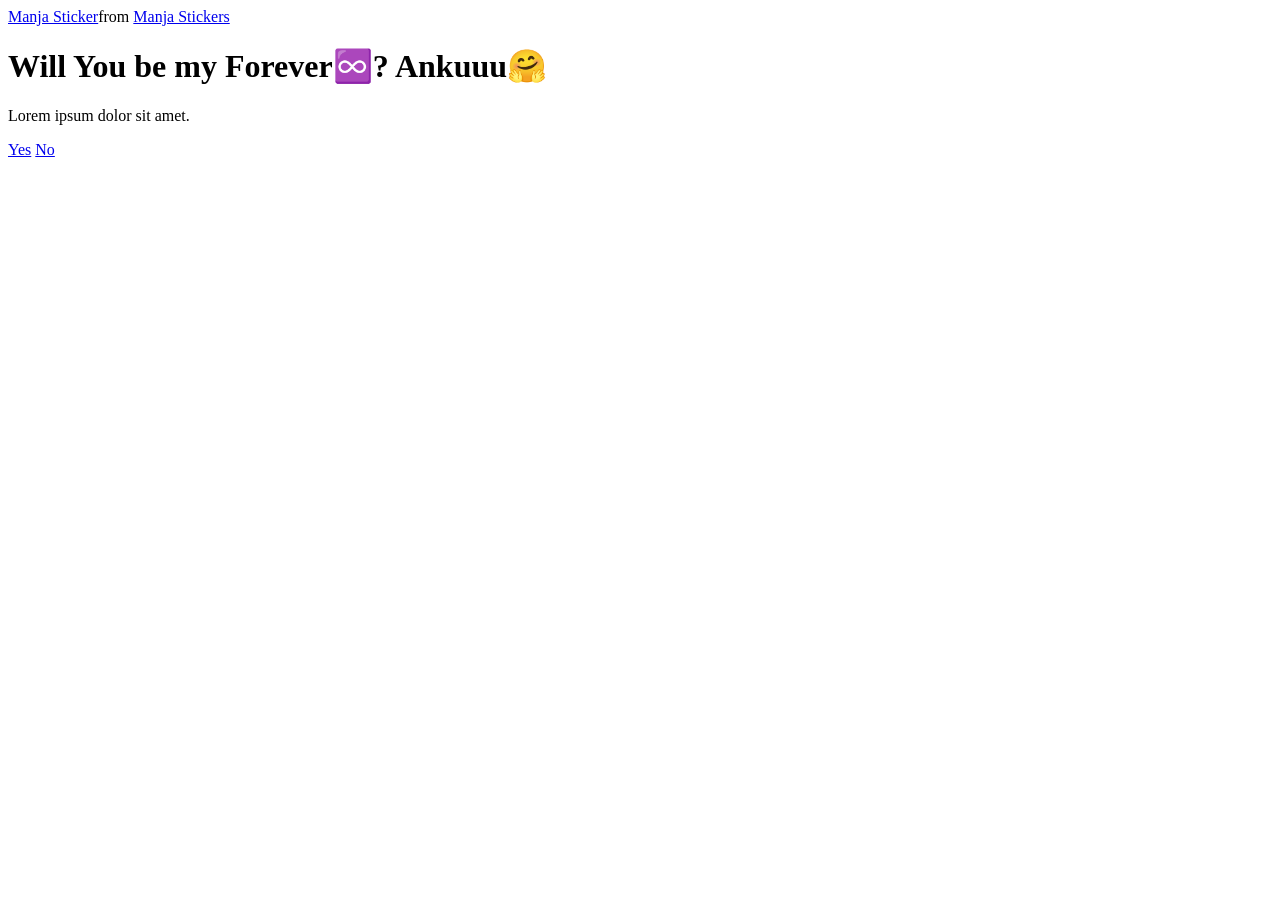
==== index.html @ 0f024b00 "index.html" ====
<!DOCTYPE html>
<html lang="en">
  <head>
    <meta charset="UTF-8" />
    <meta name="viewport" content="width=device-width, initial-scale=1.0" />
    <title>Ask Her Out</title>

    <link rel="stylesheet" href="./style.css" />
  </head>
  <body>
    <div class="container">
      <div
        class="tenor-gif-embed"
        data-postid="22885016"
        data-share-method="host"
        data-aspect-ratio="1.04918"
        data-width="100%"
      >
        <a href="https://tenor.com/view/manja-gif-22885016">Manja Sticker</a
        >from
        <a href="https://tenor.com/search/manja-stickers">Manja Stickers</a>
      </div>
      <script
        type="text/javascript"
        async
        src="https://tenor.com/embed.js"
      ></script>
      <h1>Will You be my Forever♾️? Ankuuu🤗</h1>
      <p>Lorem ipsum dolor sit amet.</p>

      <div class="btn">
        <a href="yes.html">Yes</a>
        <a href="no1.html">No</a>
      </div>
    </div>
  </body>
</html>
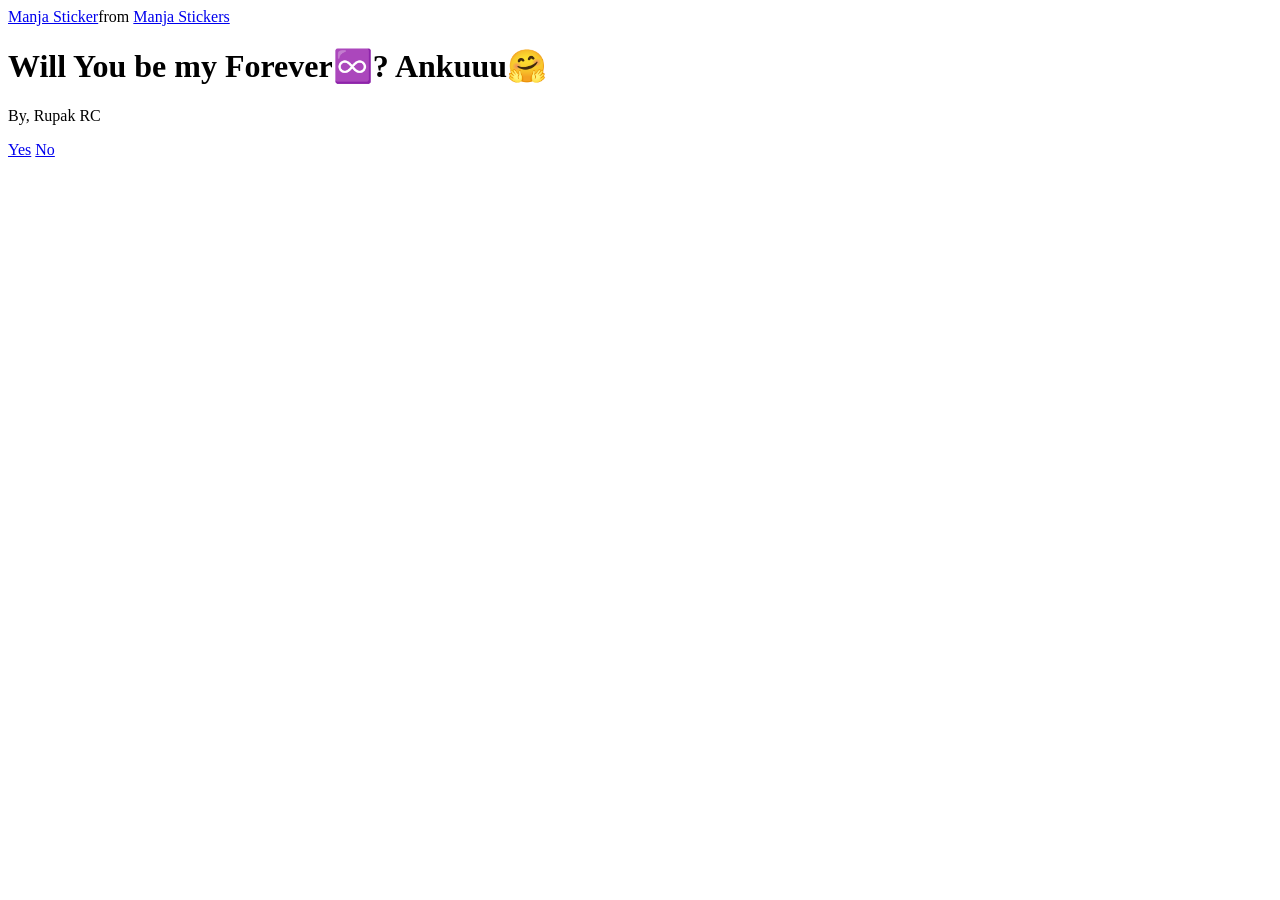
==== commit a342e6c9: "Update index.html" ====
--- a/index.html
+++ b/index.html
@@ -26,7 +26,7 @@
         src="https://tenor.com/embed.js"
       ></script>
       <h1>Will You be my Forever♾️? Ankuuu🤗</h1>
-      <p>Lorem ipsum dolor sit amet.</p>
+      <p>By, Rupak RC </p>
 
       <div class="btn">
         <a href="yes.html">Yes</a>
@@ -36,3 +36,4 @@
   </body>
 </html>
 
+
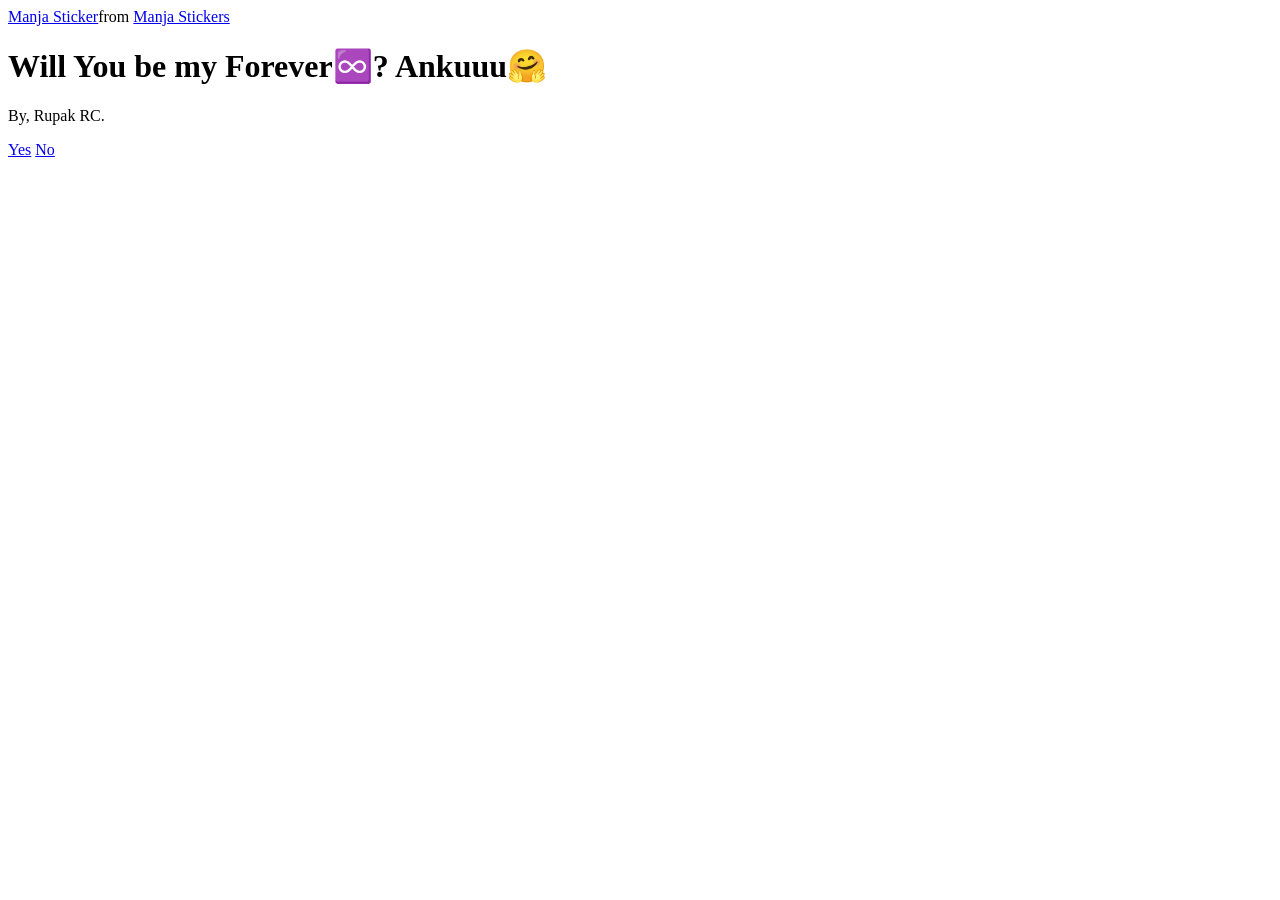
==== commit c0a9185c: "Update index.html" ====
--- a/index.html
+++ b/index.html
@@ -26,7 +26,7 @@
         src="https://tenor.com/embed.js"
       ></script>
       <h1>Will You be my Forever♾️? Ankuuu🤗</h1>
-      <p>By, Rupak RC </p>
+      <p>By, Rupak RC.</p>
 
       <div class="btn">
         <a href="yes.html">Yes</a>
@@ -37,3 +37,5 @@
 </html>
 
 
+
+
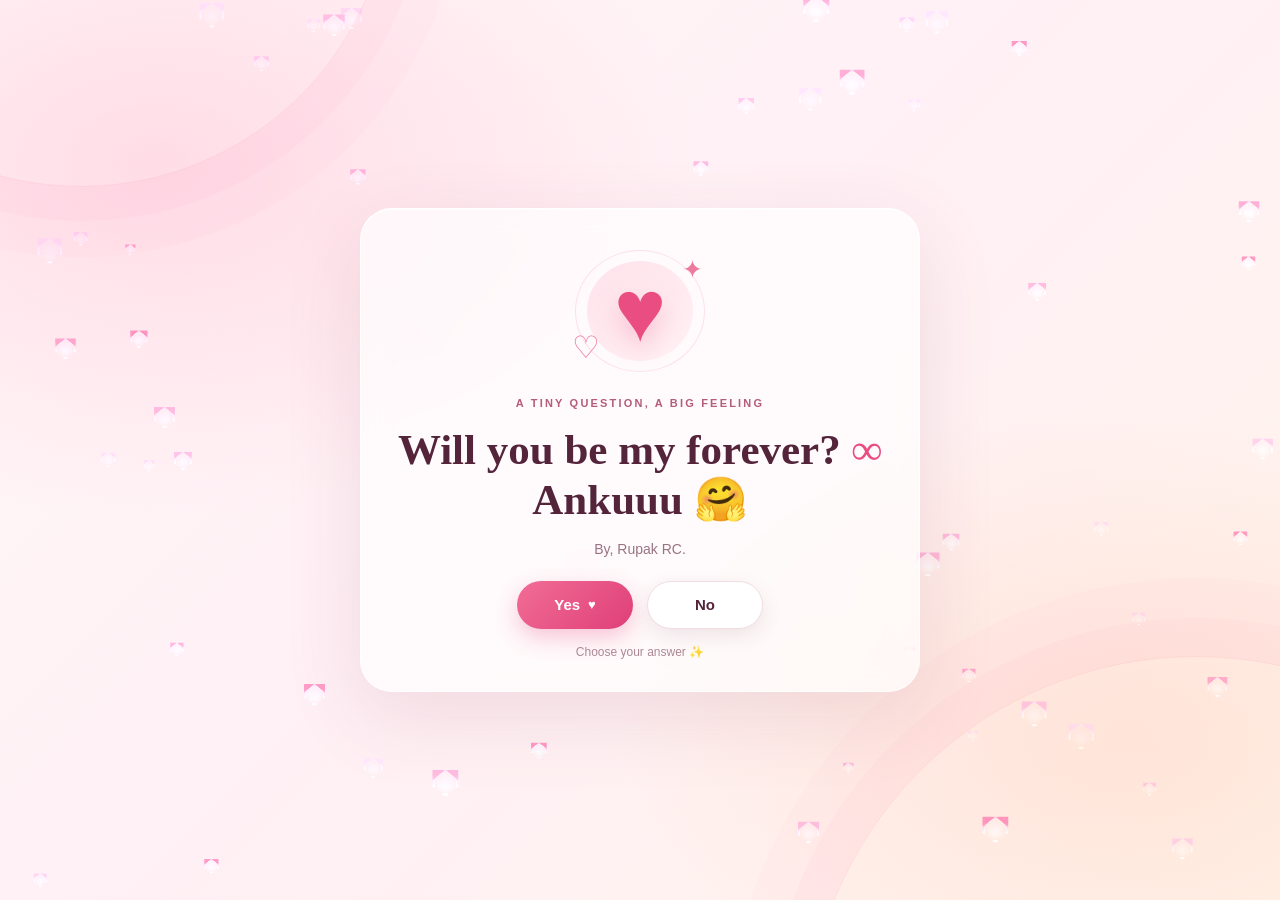
==== commit 0259c34f: "Upgrade the game with CSS and WebGL love graphics" ====
--- a/index.html
+++ b/index.html
@@ -1,41 +1,25 @@
-<!DOCTYPE html>
-<html lang="en">
-  <head>
-    <meta charset="UTF-8" />
-    <meta name="viewport" content="width=device-width, initial-scale=1.0" />
-    <title>Ask Her Out</title>
-
-    <link rel="stylesheet" href="./style.css" />
-  </head>
-  <body>
-    <div class="container">
-      <div
-        class="tenor-gif-embed"
-        data-postid="22885016"
-        data-share-method="host"
-        data-aspect-ratio="1.04918"
-        data-width="100%"
-      >
-        <a href="https://tenor.com/view/manja-gif-22885016">Manja Sticker</a
-        >from
-        <a href="https://tenor.com/search/manja-stickers">Manja Stickers</a>
-      </div>
-      <script
-        type="text/javascript"
-        async
-        src="https://tenor.com/embed.js"
-      ></script>
-      <h1>Will You be my Forever♾️? Ankuuu🤗</h1>
-      <p>By, Rupak RC.</p>
-
-      <div class="btn">
-        <a href="yes.html">Yes</a>
-        <a href="no1.html">No</a>
-      </div>
-    </div>
-  </body>
-</html>
-
-
-
-
+<!DOCTYPE html>
+<html lang="en">
+  <head>
+    <meta charset="UTF-8" />
+    <meta name="viewport" content="width=device-width, initial-scale=1.0" />
+    <meta name="theme-color" content="#fff0f5" />
+    <title>A little question for you</title>
+    <link rel="stylesheet" href="./style.css" />
+  </head>
+  <body>
+    <canvas class="love-canvas" aria-hidden="true"></canvas>
+    <main class="container">
+      <div class="hero-art" aria-hidden="true"><span class="hero-heart">♥</span><span class="sparkle sparkle-one">✦</span><span class="sparkle sparkle-two">♡</span></div>
+      <p class="eyebrow">A tiny question, a big feeling</p>
+      <h1>Will you be my forever? <span class="infinity">∞</span><br />Ankuuu 🤗</h1>
+      <p class="byline">By, Rupak RC.</p>
+      <div class="btn">
+        <a class="button button-yes" href="yes.html">Yes <span aria-hidden="true">♥</span></a>
+        <a class="button button-no" href="no1.html">No</a>
+      </div>
+      <p class="hint">Choose your answer ✨</p>
+    </main>
+    <script src="./script.js"></script>
+  </body>
+</html>
--- a/style.css
+++ b/style.css
@@ -0,0 +1,222 @@
+* {
+  box-sizing: border-box;
+}
+
+:root {
+  color-scheme: light;
+  font-family: "Trebuchet MS", "Segoe UI", sans-serif;
+  font-synthesis: none;
+  text-rendering: optimizeLegibility;
+  -webkit-font-smoothing: antialiased;
+  --ink: #54243a;
+  --pink: #e94d82;
+  --rose: #ff8eac;
+}
+
+body {
+  min-width: 320px;
+  min-height: 100vh;
+  min-height: 100svh;
+  margin: 0;
+  display: grid;
+  place-items: center;
+  overflow: hidden;
+  padding: 24px;
+  color: var(--ink);
+  background:
+    radial-gradient(ellipse at 12% 18%, rgb(255 199 216 / 54%), transparent 34%),
+    radial-gradient(ellipse at 88% 82%, rgb(255 215 198 / 56%), transparent 32%),
+    linear-gradient(135deg, #fff8f8 0%, #fff0f5 48%, #fff5ec 100%);
+}
+
+body::before,
+body::after {
+  position: fixed;
+  z-index: 0;
+  width: min(52vw, 620px);
+  aspect-ratio: 1;
+  border: 1px solid rgb(233 77 130 / 10%);
+  border-radius: 50%;
+  content: "";
+  pointer-events: none;
+}
+
+body::before {
+  top: -34vw;
+  left: -18vw;
+  box-shadow: 0 0 0 34px rgb(233 77 130 / 3%), 0 0 0 70px rgb(233 77 130 / 2%);
+}
+
+body::after {
+  right: -24vw;
+  bottom: -42vw;
+  width: min(68vw, 780px);
+  box-shadow: 0 0 0 38px rgb(233 77 130 / 3%), 0 0 0 78px rgb(233 77 130 / 2%);
+}
+
+.love-canvas {
+  position: fixed;
+  z-index: 1;
+  inset: 0;
+  width: 100%;
+  height: 100%;
+  pointer-events: none;
+}
+
+.container {
+  position: relative;
+  z-index: 2;
+  width: min(100%, 560px);
+  min-height: 430px;
+  padding: 34px 32px 32px;
+  display: flex;
+  flex-direction: column;
+  align-items: center;
+  justify-content: center;
+  gap: 16px;
+  text-align: center;
+  border: 1px solid rgb(255 255 255 / 84%);
+  border-radius: 32px;
+  background: rgb(255 255 255 / 66%);
+  box-shadow: 0 24px 80px rgb(130 50 80 / 12%), inset 0 1px rgb(255 255 255 / 90%);
+  backdrop-filter: blur(14px);
+  animation: card-arrive 750ms cubic-bezier(.2,.8,.2,1) both;
+}
+
+.hero-art {
+  position: relative;
+  width: 150px;
+  height: 136px;
+  display: grid;
+  place-items: center;
+  margin-bottom: 2px;
+  isolation: isolate;
+}
+
+.hero-art::before,
+.hero-art::after {
+  position: absolute;
+  z-index: -1;
+  inset: 18px 22px;
+  border-radius: 50%;
+  background: linear-gradient(145deg, #ffe2eb, #fff1f4);
+  content: "";
+  animation: halo 3.2s ease-in-out infinite;
+}
+
+.hero-art::after {
+  inset: 7px 10px;
+  border: 1px solid rgb(233 77 130 / 14%);
+  background: transparent;
+  animation-delay: -1.6s;
+}
+
+.hero-heart {
+  display: block;
+  color: var(--pink);
+  font-size: 88px;
+  line-height: 1;
+  filter: drop-shadow(0 12px 12px rgb(233 77 130 / 25%));
+  animation: heart-beat 1.65s ease-in-out infinite;
+}
+
+.sparkle {
+  position: absolute;
+  color: #ee7b9f;
+  font-size: 25px;
+  animation: sparkle 2.4s ease-in-out infinite;
+}
+
+.sparkle-one { top: 12px; right: 12px; }
+.sparkle-two { bottom: 13px; left: 7px; font-size: 31px; animation-delay: -1.1s; }
+
+.eyebrow {
+  margin: 0;
+  color: #b45c79;
+  font-size: 11px;
+  font-weight: 800;
+  letter-spacing: .2em;
+  text-transform: uppercase;
+}
+
+h1 {
+  max-width: 100%;
+  margin: 0;
+  color: var(--ink);
+  font-family: Georgia, "Times New Roman", serif;
+  font-size: clamp(29px, 7vw, 43px);
+  font-weight: 700;
+  line-height: 1.16;
+  text-wrap: balance;
+}
+
+.infinity { color: var(--pink); }
+.byline { margin: 0; color: #997383; font-size: 14px; }
+
+.btn {
+  display: flex;
+  flex-wrap: wrap;
+  justify-content: center;
+  gap: 14px;
+  margin-top: 8px;
+}
+
+.button {
+  min-width: 116px;
+  min-height: 48px;
+  padding: 13px 24px;
+  display: inline-flex;
+  align-items: center;
+  justify-content: center;
+  gap: 8px;
+  border: 0;
+  border-radius: 999px;
+  color: var(--ink);
+  background: #fff;
+  box-shadow: 0 7px 20px rgb(108 47 70 / 11%);
+  font: inherit;
+  font-size: 15px;
+  font-weight: 800;
+  text-decoration: none;
+  cursor: pointer;
+  transition: transform 180ms ease, box-shadow 180ms ease, background 180ms ease;
+  -webkit-tap-highlight-color: transparent;
+}
+
+.button:hover { transform: translateY(-3px); box-shadow: 0 12px 24px rgb(108 47 70 / 17%); }
+.button:focus-visible { outline: 3px solid #8e3156; outline-offset: 4px; }
+.button-yes { color: white; background: linear-gradient(135deg, #f16d96, #df3f78); box-shadow: 0 9px 22px rgb(233 77 130 / 30%); }
+.button-yes:hover { background: linear-gradient(135deg, #f47fa2, #d93470); }
+.button-yes span { font-size: 13px; }
+.button-no { border: 1px solid #f1dce3; }
+.hint { margin: 0; color: #ad8795; font-size: 12px; }
+.back-link { margin-top: 5px; color: #a45b76; font-size: 13px; text-decoration-thickness: 1px; text-underline-offset: 4px; }
+.back-link:hover { color: #d83f75; }
+.celebration-art .hero-heart { font-size: 96px; }
+.celebration .container { animation: card-arrive 750ms cubic-bezier(.2,.8,.2,1) both, celebrate 900ms 250ms ease-out both; }
+
+@keyframes card-arrive {
+  from { opacity: 0; transform: translateY(18px) scale(.97); }
+  to { opacity: 1; transform: translateY(0) scale(1); }
+}
+@keyframes heart-beat {
+  0%, 100% { transform: scale(1); }
+  14% { transform: scale(1.11); }
+  28% { transform: scale(1); }
+  42% { transform: scale(1.07); }
+}
+@keyframes halo { 0%, 100% { transform: scale(.94); opacity: .8; } 50% { transform: scale(1.06); opacity: 1; } }
+@keyframes sparkle { 0%, 100% { transform: translateY(0) rotate(0) scale(.85); opacity: .65; } 50% { transform: translateY(-7px) rotate(18deg) scale(1.12); opacity: 1; } }
+@keyframes celebrate { 0% { transform: scale(.96); } 55% { transform: scale(1.025); } 100% { transform: scale(1); } }
+
+@media (max-width: 480px) {
+  body { padding: 16px; }
+  .container { min-height: 390px; padding: 27px 20px; gap: 14px; border-radius: 26px; }
+  .hero-art { width: 130px; height: 116px; }
+  .hero-heart { font-size: 75px; }
+  .button { min-width: 108px; }
+}
+
+@media (prefers-reduced-motion: reduce) {
+  *, *::before, *::after { scroll-behavior: auto !important; animation-duration: .01ms !important; animation-iteration-count: 1 !important; transition-duration: .01ms !important; }
+}
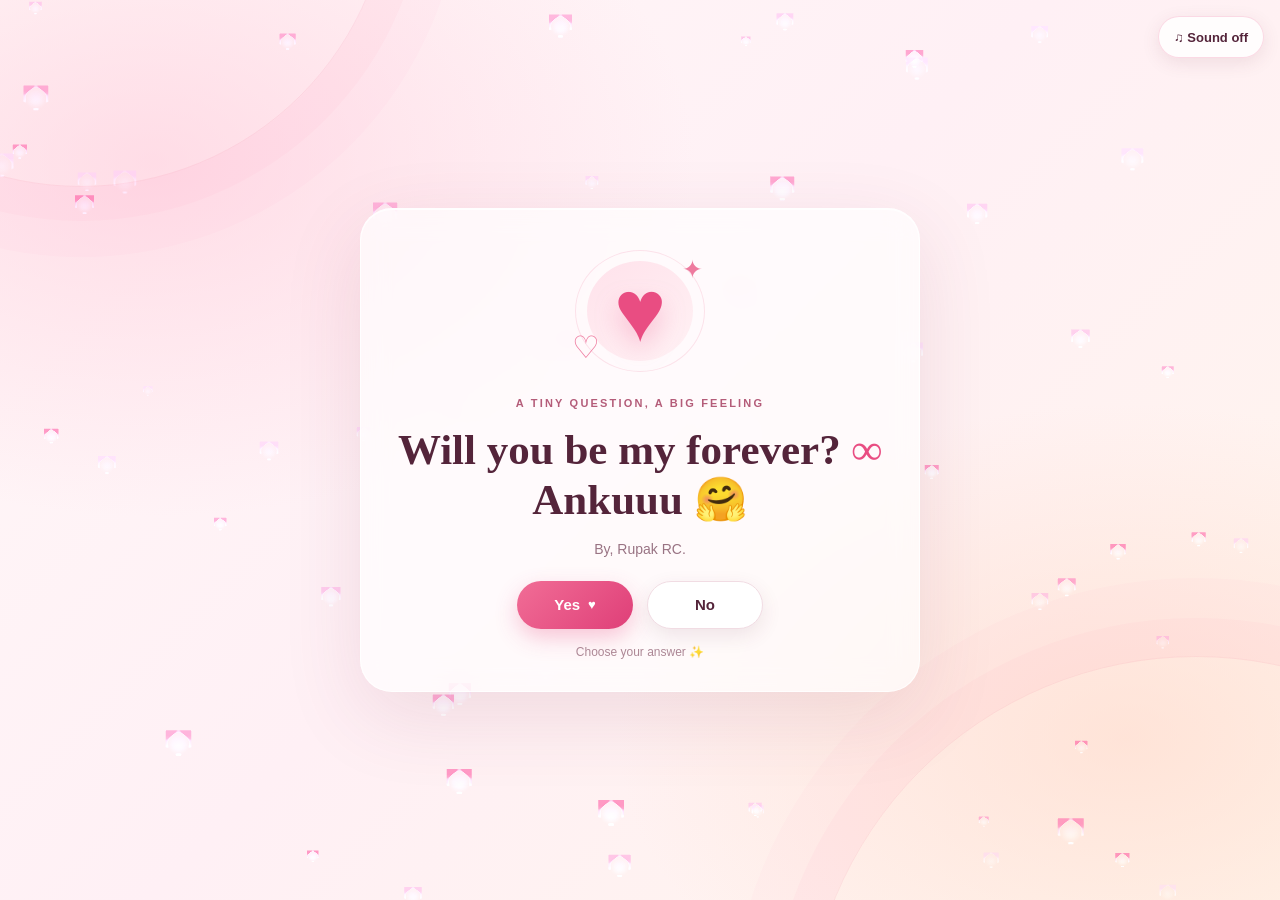
==== commit 50642584: "Add opt-in ambient music and celebration fireworks sounds" ====
--- a/index.html
+++ b/index.html
@@ -9,6 +9,7 @@
   </head>
   <body>
     <canvas class="love-canvas" aria-hidden="true"></canvas>
+    <button class="sound-toggle" type="button" aria-pressed="false" aria-label="Turn sound on">♫ Sound off</button>
     <main class="container">
       <div class="hero-art" aria-hidden="true"><span class="hero-heart">♥</span><span class="sparkle sparkle-one">✦</span><span class="sparkle sparkle-two">♡</span></div>
       <p class="eyebrow">A tiny question, a big feeling</p>
--- a/style.css
+++ b/style.css
@@ -62,6 +62,29 @@
   height: 100%;
   pointer-events: none;
 }
+
+.sound-toggle {
+  position: fixed;
+  z-index: 4;
+  top: max(16px, env(safe-area-inset-top));
+  right: max(16px, env(safe-area-inset-right));
+  min-height: 42px;
+  padding: 9px 15px;
+  border: 1px solid rgb(233 77 130 / 20%);
+  border-radius: 999px;
+  color: var(--ink);
+  background: rgb(255 255 255 / 82%);
+  box-shadow: 0 5px 18px rgb(108 47 70 / 10%);
+  font: inherit;
+  font-size: 13px;
+  font-weight: 700;
+  cursor: pointer;
+  backdrop-filter: blur(12px);
+}
+
+.sound-toggle:hover { background: white; }
+.sound-toggle:focus-visible { outline: 3px solid #8e3156; outline-offset: 3px; }
+.sound-toggle[aria-pressed="true"] { color: white; border-color: transparent; background: linear-gradient(135deg, #f16d96, #df3f78); }
 
 .container {
   position: relative;
